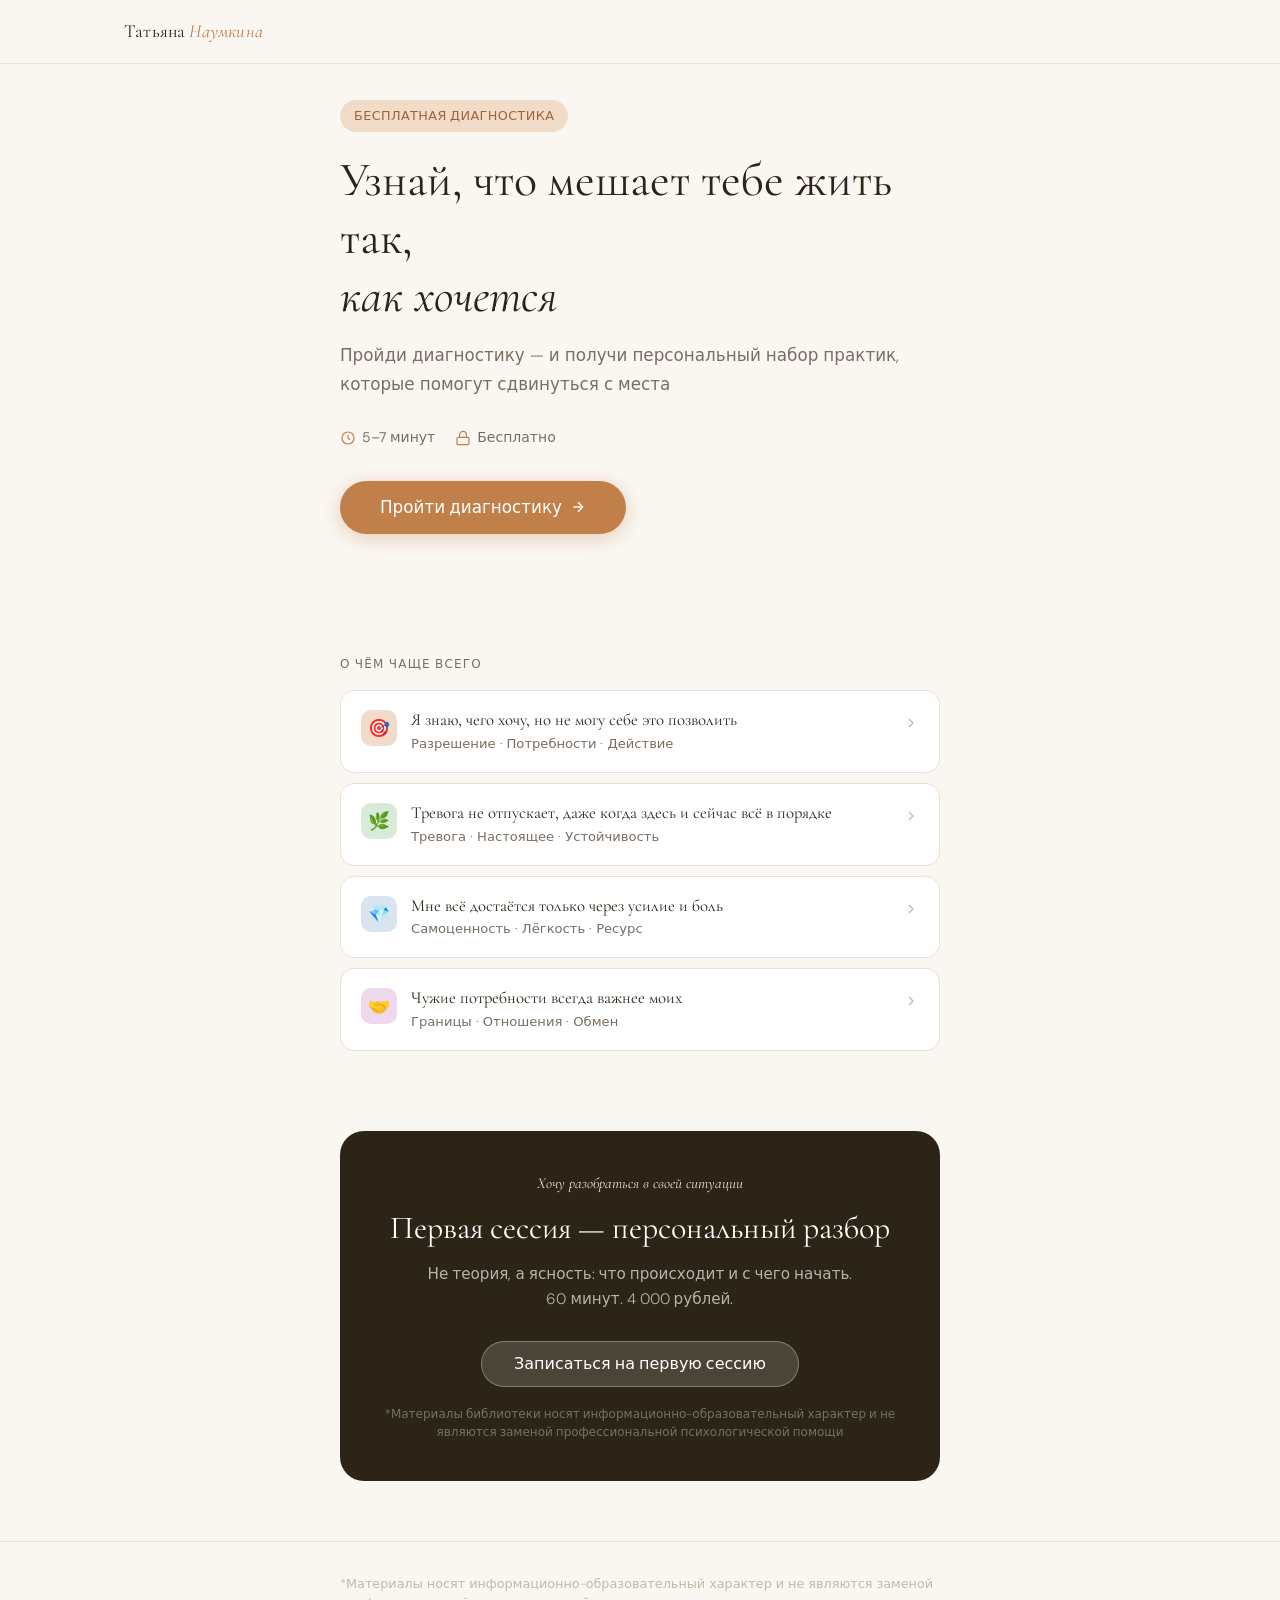
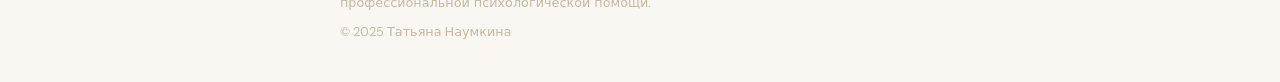
==== index.html @ 9b89605e "Add files via upload" ====
<!DOCTYPE html>
<html lang="ru">
<head>
  <meta charset="UTF-8">
  <meta name="viewport" content="width=device-width, initial-scale=1.0">
  <title>Татьяна Наумкина — Бесплатная диагностика</title>
  <meta name="description" content="Пройди диагностику и получи персональный набор практик, которые помогут сдвинуться с места">
  <link rel="stylesheet" href="style.css">
</head>
<body>

  <!-- НАВИГАЦИЯ -->
  <nav class="nav">
    <div class="nav__inner">
      <a href="index.html" class="nav__logo">
        Татьяна <em>Наумкина</em>
      </a>
    </div>
  </nav>

  <!-- HERO -->
  <main>
    <div class="container">
      <section class="hero">

        <div class="hero__eyebrow fade-in">
          <span class="pill pill--accent">Бесплатная диагностика</span>
        </div>

        <h1 class="hero__title fade-in">
          Узнай, что мешает тебе жить так,<br>
          <em>как хочется</em>
        </h1>

        <p class="hero__subtitle fade-in">
          Пройди диагностику — и получи персональный набор практик,
          которые помогут сдвинуться с места
        </p>

        <div class="hero__meta fade-in">
          <div class="meta-row">
            <div class="meta-item">
              <svg viewBox="0 0 24 24" aria-hidden="true">
                <circle cx="12" cy="12" r="9"/>
                <polyline points="12 7 12 12 15 15"/>
              </svg>
              5–7 минут
            </div>
            <div class="meta-item">
              <svg viewBox="0 0 24 24" aria-hidden="true">
                <rect x="3" y="11" width="18" height="11" rx="2" ry="2"/>
                <path d="M7 11V7a5 5 0 0 1 10 0v4"/>
              </svg>
              Бесплатно
            </div>
          </div>
        </div>

        <div class="hero__cta fade-in">
          <a href="quiz.html" class="btn btn--primary btn--lg">
            Пройти диагностику
            <svg width="16" height="16" viewBox="0 0 24 24" fill="none" stroke="currentColor" stroke-width="2" aria-hidden="true">
              <line x1="5" y1="12" x2="19" y2="12"/>
              <polyline points="12 5 19 12 12 19"/>
            </svg>
          </a>
        </div>

      </section>
    </div>

    <!-- НАПРАВЛЕНИЯ -->
    <div class="container">
      <section class="directions-section">

        <p class="directions-section__label fade-in">О чём чаще всего</p>

        <div class="directions-grid stagger">

          <a href="quiz.html" class="direction-card">
            <div class="direction-card__icon" style="background:#F0DCC8;">🎯</div>
            <div class="direction-card__body">
              <div class="direction-card__title">Я знаю, чего хочу, но не могу себе это позволить</div>
              <div class="direction-card__sub">Разрешение · Потребности · Действие</div>
            </div>
            <svg class="direction-card__chevron" width="16" height="16" viewBox="0 0 24 24" fill="none" stroke="currentColor" stroke-width="2">
              <polyline points="9 18 15 12 9 6"/>
            </svg>
          </a>

          <a href="quiz.html" class="direction-card">
            <div class="direction-card__icon" style="background:#D8EAD8;">🌿</div>
            <div class="direction-card__body">
              <div class="direction-card__title">Тревога не отпускает, даже когда здесь и сейчас всё в порядке</div>
              <div class="direction-card__sub">Тревога · Настоящее · Устойчивость</div>
            </div>
            <svg class="direction-card__chevron" width="16" height="16" viewBox="0 0 24 24" fill="none" stroke="currentColor" stroke-width="2">
              <polyline points="9 18 15 12 9 6"/>
            </svg>
          </a>

          <a href="quiz.html" class="direction-card">
            <div class="direction-card__icon" style="background:#D8E4F0;">💎</div>
            <div class="direction-card__body">
              <div class="direction-card__title">Мне всё достаётся только через усилие и боль</div>
              <div class="direction-card__sub">Самоценность · Лёгкость · Ресурс</div>
            </div>
            <svg class="direction-card__chevron" width="16" height="16" viewBox="0 0 24 24" fill="none" stroke="currentColor" stroke-width="2">
              <polyline points="9 18 15 12 9 6"/>
            </svg>
          </a>

          <a href="quiz.html" class="direction-card">
            <div class="direction-card__icon" style="background:#EDD8EE;">🤝</div>
            <div class="direction-card__body">
              <div class="direction-card__title">Чужие потребности всегда важнее моих</div>
              <div class="direction-card__sub">Границы · Отношения · Обмен</div>
            </div>
            <svg class="direction-card__chevron" width="16" height="16" viewBox="0 0 24 24" fill="none" stroke="currentColor" stroke-width="2">
              <polyline points="9 18 15 12 9 6"/>
            </svg>
          </a>

        </div>

      </section>
    </div>

    <!-- CTA БЛОК -->
    <div class="container">
      <div class="session-block fade-in" style="margin-bottom: 60px;">
        <span class="session-block__eyebrow">Хочу разобраться в своей ситуации</span>
        <h2 class="session-block__title">Первая сессия — персональный разбор</h2>
        <p class="session-block__desc">
          Не теория, а ясность: что происходит и с чего начать.
          60 минут. 4 000 рублей.
        </p>
        <a href="https://forms.yandex.ru/u/6a2276a31f1eb5ab4da837c9" target="_blank" rel="noopener" class="btn btn--ghost">
          Записаться на первую сессию
        </a>
        <p class="session-block__disclaimer">
          *Материалы библиотеки носят информационно-образовательный характер
          и не являются заменой профессиональной психологической помощи
        </p>
      </div>
    </div>

  </main>

  <!-- FOOTER -->
  <footer class="footer">
    <div class="container">
      <div class="footer__inner">
        <p class="footer__disclaimer">
          *Материалы носят информационно-образовательный характер
          и не являются заменой профессиональной психологической помощи.
        </p>
        <p class="footer__copy">© 2025 Татьяна Наумкина</p>
      </div>
    </div>
  </footer>

  <script>
    // Анимация появления через IntersectionObserver
    const observer = new IntersectionObserver((entries) => {
      entries.forEach(entry => {
        if (entry.isIntersecting) {
          entry.target.classList.add('visible');
          observer.unobserve(entry.target);
        }
      });
    }, { threshold: 0.1, rootMargin: '0px 0px -40px 0px' });

    document.querySelectorAll('.fade-in, .stagger').forEach(el => {
      observer.observe(el);
    });

    // Первые элементы показываем сразу
    setTimeout(() => {
      document.querySelectorAll('.hero .fade-in').forEach((el, i) => {
        setTimeout(() => el.classList.add('visible'), i * 80);
      });
    }, 50);
  </script>

</body>
</html>
---- style.css ----
/* ============================================================
   STYLE.CSS — дизайн-система Татьяна Наумкина
   ============================================================ */

@import url('https://fonts.googleapis.com/css2?family=Cormorant+Garamond:ital,wght@0,300;0,400;0,500;0,600;1,300;1,400;1,500&family=DM+Sans:wght@300;400;500&display=swap');

/* ============================================================
   1. CSS ПЕРЕМЕННЫЕ
   ============================================================ */

:root {
  /* Цвета */
  --cream:        #FAF7F2;
  --warm-white:   #FFFDF9;
  --sand:         #E8E0D4;
  --taupe:        #C4B8A8;
  --dark:         #2C2416;
  --text:         #3D3328;
  --muted:        #7A6E62;
  --accent:       #C17F4A;
  --accent-light: #F0DCC8;
  --accent-dark:  #A06535;

  /* Шрифты */
  --font-d: 'Cormorant Garamond', Georgia, serif;
  --font-b: 'DM Sans', system-ui, sans-serif;

  /* Размеры */
  --max-w:     640px;
  --max-w-lib: 900px;
  --radius-sm: 10px;
  --radius-md: 14px;
  --radius-lg: 20px;
  --radius-xl: 24px;

  /* Тени */
  --shadow-sm: 0 1px 4px rgba(44,36,22,.06);
  --shadow-md: 0 4px 20px rgba(44,36,22,.10);
  --shadow-lg: 0 8px 40px rgba(44,36,22,.14);

  /* Переходы */
  --ease: cubic-bezier(.4,0,.2,1);
  --fast: 180ms;
  --mid:  320ms;
  --slow: 500ms;
}

/* ============================================================
   2. СБРОС И БАЗОВЫЕ СТИЛИ
   ============================================================ */

*, *::before, *::after {
  box-sizing: border-box;
  margin: 0;
  padding: 0;
}

html {
  scroll-behavior: smooth;
  -webkit-text-size-adjust: 100%;
}

body {
  font-family: var(--font-b);
  font-size: 16px;
  line-height: 1.6;
  color: var(--text);
  background: var(--cream);
  min-height: 100vh;
  -webkit-font-smoothing: antialiased;
}

img {
  max-width: 100%;
  display: block;
}

a {
  color: inherit;
  text-decoration: none;
}

ul, ol {
  list-style: none;
}

button {
  font-family: var(--font-b);
  cursor: pointer;
  border: none;
  background: none;
}

/* ============================================================
   3. ТИПОГРАФИКА
   ============================================================ */

h1, h2, h3, h4 {
  font-family: var(--font-d);
  font-weight: 400;
  line-height: 1.2;
  color: var(--dark);
}

h1 { font-size: clamp(2rem, 5vw, 3rem); }
h2 { font-size: clamp(1.6rem, 4vw, 2.4rem); }
h3 { font-size: clamp(1.2rem, 3vw, 1.6rem); }
h4 { font-size: 1.1rem; }

p {
  font-size: 1rem;
  line-height: 1.7;
  color: var(--text);
}

.text-muted {
  color: var(--muted);
  font-weight: 300;
}

.text-accent {
  color: var(--accent);
}

em, i {
  font-style: italic;
}

/* ============================================================
   4. LAYOUT
   ============================================================ */

.container {
  width: 100%;
  max-width: var(--max-w);
  margin: 0 auto;
  padding: 0 20px;
}

.container--wide {
  max-width: var(--max-w-lib);
}

.section {
  padding: 60px 0;
}

/* ============================================================
   5. НАВИГАЦИЯ
   ============================================================ */

.nav {
  position: fixed;
  top: 0;
  left: 0;
  right: 0;
  z-index: 100;
  height: 64px;
  display: flex;
  align-items: center;
  background: rgba(250,247,242,.85);
  backdrop-filter: blur(12px);
  -webkit-backdrop-filter: blur(12px);
  border-bottom: 1px solid rgba(196,184,168,.3);
  transition: background var(--mid) var(--ease);
}

.nav__inner {
  width: 100%;
  max-width: 1080px;
  margin: 0 auto;
  padding: 0 24px;
  display: flex;
  align-items: center;
  justify-content: space-between;
}

.nav__logo {
  font-family: var(--font-d);
  font-size: 1.15rem;
  font-weight: 400;
  color: var(--dark);
  letter-spacing: .01em;
}

.nav__logo em {
  color: var(--accent);
  font-style: italic;
}

.nav__back {
  display: flex;
  align-items: center;
  gap: 6px;
  font-size: .875rem;
  color: var(--muted);
  font-weight: 400;
  transition: color var(--fast) var(--ease);
}

.nav__back:hover {
  color: var(--accent);
}

.nav__back svg {
  width: 16px;
  height: 16px;
  stroke: currentColor;
  fill: none;
  stroke-width: 1.8;
}

/* ============================================================
   6. КНОПКИ
   ============================================================ */

.btn {
  display: inline-flex;
  align-items: center;
  justify-content: center;
  gap: 8px;
  padding: 14px 32px;
  border-radius: 100px;
  font-family: var(--font-b);
  font-size: 1rem;
  font-weight: 500;
  line-height: 1;
  transition: all var(--fast) var(--ease);
  cursor: pointer;
  white-space: nowrap;
}

.btn--primary {
  background: var(--accent);
  color: #fff;
  box-shadow: 0 4px 20px rgba(193,127,74,.35);
}

.btn--primary:hover {
  background: var(--accent-dark);
  box-shadow: 0 6px 28px rgba(193,127,74,.45);
  transform: translateY(-1px);
}

.btn--primary:active {
  transform: translateY(0);
  box-shadow: 0 2px 12px rgba(193,127,74,.3);
}

.btn--outline {
  background: transparent;
  color: var(--accent);
  border: 1.5px solid var(--accent);
}

.btn--outline:hover {
  background: var(--accent-light);
}

.btn--ghost {
  background: rgba(255,255,255,.15);
  color: #fff;
  border: 1.5px solid rgba(255,255,255,.3);
}

.btn--ghost:hover {
  background: rgba(255,255,255,.25);
}

.btn--sm {
  padding: 10px 22px;
  font-size: .875rem;
}

.btn--lg {
  padding: 18px 40px;
  font-size: 1.05rem;
}

.btn--full {
  width: 100%;
}

/* ============================================================
   7. ТЭГИ-ПИЛЮЛИ
   ============================================================ */

.pill {
  display: inline-flex;
  align-items: center;
  gap: 6px;
  padding: 6px 14px;
  border-radius: 100px;
  font-size: .8rem;
  font-weight: 500;
  letter-spacing: .03em;
  text-transform: uppercase;
}

.pill--accent {
  background: var(--accent-light);
  color: var(--accent-dark);
}

.pill--sand {
  background: var(--sand);
  color: var(--muted);
}

.pill--direction {
  background: var(--accent-light);
  color: var(--accent-dark);
  font-size: .75rem;
}

.pill--contact   { background: #F0DCC8; color: #A06535; }
.pill--resilience{ background: #D8EAD8; color: #3A6B3A; }
.pill--self      { background: #D8E4F0; color: #2A4F7A; }
.pill--relations { background: #EDD8EE; color: #6B3A6C; }

/* ============================================================
   8. КАРТОЧКИ
   ============================================================ */

.card {
  background: #fff;
  border: 1px solid var(--sand);
  border-radius: var(--radius-lg);
  padding: 24px;
  transition: all var(--mid) var(--ease);
}

.card:hover {
  border-color: var(--taupe);
  box-shadow: var(--shadow-md);
  transform: translateY(-2px);
}

.card--link {
  cursor: pointer;
  display: block;
}

.card--direction {
  padding: 20px 22px;
  border-radius: var(--radius-md);
}

.card--practice {
  display: flex;
  flex-direction: column;
  gap: 10px;
  padding: 22px;
  border-radius: var(--radius-lg);
}

.card__tag {
  margin-bottom: 4px;
}

.card__title {
  font-family: var(--font-d);
  font-size: 1.15rem;
  font-weight: 500;
  color: var(--dark);
  line-height: 1.3;
}

.card__tagline {
  font-size: .9rem;
  color: var(--muted);
  line-height: 1.5;
  font-weight: 300;
}

.card__arrow {
  margin-top: auto;
  display: flex;
  align-items: center;
  gap: 4px;
  font-size: .8rem;
  color: var(--accent);
  font-weight: 500;
}

/* ============================================================
   9. ПРОГРЕСС-БАР
   ============================================================ */

.progress-bar {
  width: 100%;
  height: 4px;
  background: var(--sand);
  border-radius: 2px;
  overflow: hidden;
}

.progress-bar__fill {
  height: 100%;
  background: linear-gradient(90deg, var(--accent-light), var(--accent));
  border-radius: 2px;
  transition: width var(--mid) var(--ease);
}

/* ============================================================
   10. ТЁМНЫЙ БЛОК СЕССИИ
   ============================================================ */

.session-block {
  background: var(--dark);
  border-radius: var(--radius-xl);
  padding: 40px;
  text-align: center;
  color: #fff;
}

.session-block__eyebrow {
  font-family: var(--font-d);
  font-style: italic;
  font-size: .95rem;
  color: var(--accent-light);
  margin-bottom: 12px;
  display: block;
}

.session-block__title {
  font-family: var(--font-d);
  font-size: clamp(1.4rem, 3vw, 2rem);
  font-weight: 400;
  color: #fff;
  margin-bottom: 14px;
  line-height: 1.25;
}

.session-block__desc {
  font-size: .95rem;
  color: rgba(255,255,255,.65);
  font-weight: 300;
  line-height: 1.7;
  margin-bottom: 28px;
  max-width: 440px;
  margin-left: auto;
  margin-right: auto;
}

.session-block__disclaimer {
  margin-top: 18px;
  font-size: .75rem;
  color: rgba(255,255,255,.35);
  line-height: 1.5;
  font-weight: 300;
}

.session-block--compact {
  padding: 28px 32px;
}

.session-block--compact .session-block__title {
  font-size: clamp(1.2rem, 2.5vw, 1.6rem);
}

/* ============================================================
   11. МЕТА-СТРОКА (иконки)
   ============================================================ */

.meta-row {
  display: flex;
  align-items: center;
  gap: 20px;
  flex-wrap: wrap;
}

.meta-item {
  display: flex;
  align-items: center;
  gap: 6px;
  font-size: .875rem;
  color: var(--muted);
  font-weight: 400;
}

.meta-item svg {
  width: 16px;
  height: 16px;
  stroke: var(--accent);
  fill: none;
  stroke-width: 1.8;
  flex-shrink: 0;
}

/* ============================================================
   12. РЕЗУЛЬТАТЫ — БАРЫ НАПРАВЛЕНИЙ
   ============================================================ */

.direction-bars {
  display: flex;
  flex-direction: column;
  gap: 18px;
}

.direction-bar {
  display: flex;
  flex-direction: column;
  gap: 6px;
}

.direction-bar__header {
  display: flex;
  justify-content: space-between;
  align-items: baseline;
}

.direction-bar__label {
  font-size: .875rem;
  font-weight: 500;
  color: var(--text);
  max-width: 70%;
  line-height: 1.3;
}

.direction-bar__pct {
  font-family: var(--font-d);
  font-size: 1.1rem;
  font-weight: 400;
  color: var(--accent);
}

.direction-bar__track {
  width: 100%;
  height: 8px;
  background: var(--sand);
  border-radius: 4px;
  overflow: hidden;
}

.direction-bar__fill {
  height: 100%;
  background: linear-gradient(90deg, var(--accent-light), var(--accent));
  border-radius: 4px;
  width: 0;
  transition: width 900ms var(--ease);
}

.direction-bar--winner .direction-bar__fill {
  background: linear-gradient(90deg, var(--accent), var(--accent-dark));
}

.direction-bar--winner .direction-bar__label {
  color: var(--dark);
  font-weight: 500;
}

/* ============================================================
   13. БИБЛИОТЕКА — СЕТКА И ФИЛЬТР
   ============================================================ */

.filter-pills {
  display: flex;
  gap: 8px;
  flex-wrap: wrap;
}

.filter-pill {
  padding: 8px 18px;
  border-radius: 100px;
  font-size: .875rem;
  font-weight: 500;
  background: var(--sand);
  color: var(--muted);
  border: 1.5px solid transparent;
  cursor: pointer;
  transition: all var(--fast) var(--ease);
}

.filter-pill:hover {
  background: var(--accent-light);
  color: var(--accent-dark);
}

.filter-pill.active {
  background: var(--accent);
  color: #fff;
  border-color: var(--accent);
}

.practices-grid {
  display: grid;
  grid-template-columns: repeat(auto-fill, minmax(260px, 1fr));
  gap: 16px;
}

@media (max-width: 600px) {
  .practices-grid {
    grid-template-columns: 1fr;
  }
}

/* ============================================================
   14. ПРАКТИКА — БЛОКИ КОНТЕНТА
   ============================================================ */

.practice-section {
  background: #fff;
  border: 1px solid var(--sand);
  border-radius: var(--radius-lg);
  padding: 28px;
  margin-bottom: 16px;
}

.practice-section__label {
  font-size: .75rem;
  font-weight: 500;
  letter-spacing: .08em;
  text-transform: uppercase;
  color: var(--muted);
  margin-bottom: 12px;
}

.practice-section__text {
  font-size: .975rem;
  line-height: 1.75;
  color: var(--text);
  font-weight: 300;
}

.steps-list {
  counter-reset: steps;
  display: flex;
  flex-direction: column;
  gap: 14px;
}

.steps-list li {
  counter-increment: steps;
  display: flex;
  gap: 14px;
  align-items: flex-start;
  font-size: .975rem;
  line-height: 1.65;
  color: var(--text);
  font-weight: 300;
}

.steps-list li::before {
  content: counter(steps);
  display: flex;
  align-items: center;
  justify-content: center;
  width: 26px;
  height: 26px;
  min-width: 26px;
  border-radius: 50%;
  background: var(--accent-light);
  color: var(--accent-dark);
  font-size: .8rem;
  font-weight: 500;
  font-family: var(--font-d);
  margin-top: 1px;
}

.practice-note {
  background: var(--accent-light);
  border-radius: var(--radius-md);
  padding: 16px 20px;
  font-size: .9rem;
  color: var(--accent-dark);
  line-height: 1.65;
  font-weight: 400;
  margin-bottom: 16px;
}

.practice-note::before {
  content: '✦  ';
  opacity: .6;
}

/* ============================================================
   15. КВИЗ
   ============================================================ */

.quiz-header {
  padding-top: 88px;
  padding-bottom: 24px;
}

.quiz-counter {
  font-size: .875rem;
  color: var(--muted);
  font-weight: 400;
  margin-bottom: 10px;
}

.quiz-question {
  font-family: var(--font-d);
  font-size: clamp(1.25rem, 3vw, 1.7rem);
  font-weight: 400;
  color: var(--dark);
  line-height: 1.35;
  margin-bottom: 28px;
}

.quiz-options {
  display: flex;
  flex-direction: column;
  gap: 10px;
  margin-bottom: 28px;
}

.quiz-option {
  padding: 16px 20px;
  border: 1.5px solid var(--sand);
  border-radius: var(--radius-md);
  background: #fff;
  text-align: left;
  font-family: var(--font-b);
  font-size: .975rem;
  color: var(--text);
  font-weight: 400;
  cursor: pointer;
  transition: all var(--fast) var(--ease);
  line-height: 1.4;
}

.quiz-option:hover {
  border-color: var(--accent);
  background: var(--accent-light);
  color: var(--accent-dark);
}

.quiz-option.selected {
  border-color: var(--accent);
  background: var(--accent-light);
  color: var(--accent-dark);
  font-weight: 500;
}

.quiz-nav {
  display: flex;
  gap: 12px;
  align-items: center;
}

.quiz-nav-back {
  display: flex;
  align-items: center;
  gap: 5px;
  font-size: .875rem;
  color: var(--muted);
  cursor: pointer;
  padding: 10px 0;
  background: none;
  border: none;
  font-family: var(--font-b);
  transition: color var(--fast) var(--ease);
}

.quiz-nav-back:hover {
  color: var(--text);
}

.quiz-nav-back svg {
  width: 14px;
  height: 14px;
  stroke: currentColor;
  fill: none;
  stroke-width: 2;
}

/* Loader dots */
.loader-overlay {
  position: fixed;
  inset: 0;
  background: var(--cream);
  z-index: 200;
  display: flex;
  flex-direction: column;
  align-items: center;
  justify-content: center;
  gap: 20px;
  opacity: 0;
  pointer-events: none;
  transition: opacity var(--mid) var(--ease);
}

.loader-overlay.visible {
  opacity: 1;
  pointer-events: all;
}

.loader-dots {
  display: flex;
  gap: 8px;
}

.loader-dots span {
  width: 8px;
  height: 8px;
  border-radius: 50%;
  background: var(--accent);
  animation: dot-bounce 1.2s ease-in-out infinite;
}

.loader-dots span:nth-child(2) { animation-delay: .2s; }
.loader-dots span:nth-child(3) { animation-delay: .4s; }

@keyframes dot-bounce {
  0%, 60%, 100% { transform: translateY(0); opacity: .5; }
  30%            { transform: translateY(-10px); opacity: 1; }
}

.loader-text {
  font-family: var(--font-d);
  font-style: italic;
  color: var(--muted);
  font-size: 1rem;
}

/* ============================================================
   16. HERO (ГЛАВНАЯ)
   ============================================================ */

.hero {
  padding-top: 100px;
  padding-bottom: 60px;
}

.hero__eyebrow {
  margin-bottom: 20px;
}

.hero__title {
  margin-bottom: 16px;
}

.hero__subtitle {
  font-size: 1.05rem;
  color: var(--muted);
  font-weight: 300;
  line-height: 1.7;
  margin-bottom: 28px;
}

.hero__meta {
  margin-bottom: 32px;
}

.hero__cta {
  margin-bottom: 60px;
}

/* ============================================================
   17. БЛОК НАПРАВЛЕНИЙ (ГЛАВНАЯ)
   ============================================================ */

.directions-section {
  padding-bottom: 80px;
}

.directions-section__label {
  font-size: .75rem;
  letter-spacing: .1em;
  text-transform: uppercase;
  color: var(--muted);
  font-weight: 500;
  margin-bottom: 16px;
}

.directions-grid {
  display: flex;
  flex-direction: column;
  gap: 10px;
}

.direction-card {
  display: flex;
  align-items: flex-start;
  gap: 14px;
  padding: 18px 20px;
  border: 1px solid var(--sand);
  border-radius: var(--radius-md);
  background: #fff;
  cursor: pointer;
  transition: all var(--fast) var(--ease);
  text-decoration: none;
}

.direction-card:hover {
  border-color: var(--accent);
  background: var(--accent-light);
  transform: translateX(4px);
}

.direction-card__icon {
  width: 36px;
  height: 36px;
  border-radius: 10px;
  display: flex;
  align-items: center;
  justify-content: center;
  font-size: 1.1rem;
  flex-shrink: 0;
  margin-top: 1px;
}

.direction-card__body {
  flex: 1;
}

.direction-card__title {
  font-family: var(--font-d);
  font-size: 1.05rem;
  font-weight: 400;
  color: var(--dark);
  line-height: 1.3;
  margin-bottom: 2px;
}

.direction-card__sub {
  font-size: .82rem;
  color: var(--muted);
  font-weight: 300;
}

.direction-card__chevron {
  color: var(--taupe);
  transition: color var(--fast) var(--ease);
  flex-shrink: 0;
  margin-top: 6px;
}

.direction-card:hover .direction-card__chevron {
  color: var(--accent);
}

/* ============================================================
   18. РЕЗУЛЬТАТЫ
   ============================================================ */

.results-header {
  padding-top: 88px;
  padding-bottom: 32px;
}

.results-winner {
  background: #fff;
  border: 1px solid var(--sand);
  border-radius: var(--radius-xl);
  padding: 32px;
  margin-bottom: 32px;
}

.results-winner__label {
  font-size: .75rem;
  letter-spacing: .08em;
  text-transform: uppercase;
  color: var(--accent);
  font-weight: 500;
  margin-bottom: 10px;
}

.results-winner__title {
  font-family: var(--font-d);
  font-size: clamp(1.3rem, 3vw, 1.8rem);
  font-weight: 400;
  color: var(--dark);
  line-height: 1.3;
  margin-bottom: 12px;
}

.results-winner__desc {
  font-size: .95rem;
  color: var(--muted);
  line-height: 1.7;
  font-weight: 300;
}

.results-section-label {
  font-size: .75rem;
  letter-spacing: .08em;
  text-transform: uppercase;
  color: var(--muted);
  font-weight: 500;
  margin-bottom: 16px;
}

.recommended-practices {
  display: flex;
  flex-direction: column;
  gap: 10px;
  margin-bottom: 32px;
}

.rec-practice-card {
  display: flex;
  align-items: flex-start;
  gap: 14px;
  padding: 16px 18px;
  border: 1px solid var(--sand);
  border-radius: var(--radius-md);
  background: #fff;
  text-decoration: none;
  transition: all var(--fast) var(--ease);
}

.rec-practice-card:hover {
  border-color: var(--accent);
  transform: translateX(3px);
}

.rec-practice-card__num {
  font-family: var(--font-d);
  font-size: 1.2rem;
  color: var(--accent-light);
  font-weight: 400;
  min-width: 24px;
  margin-top: 2px;
}

.rec-practice-card__body { flex: 1; }

.rec-practice-card__title {
  font-size: .95rem;
  font-weight: 500;
  color: var(--dark);
  margin-bottom: 2px;
}

.rec-practice-card__tagline {
  font-size: .82rem;
  color: var(--muted);
  font-weight: 300;
}

/* ============================================================
   19. FOOTER
   ============================================================ */

.footer {
  padding: 32px 0 40px;
  border-top: 1px solid var(--sand);
}

.footer__inner {
  display: flex;
  flex-direction: column;
  gap: 8px;
}

.footer__disclaimer {
  font-size: .8rem;
  color: var(--taupe);
  line-height: 1.5;
  font-weight: 300;
}

.footer__copy {
  font-size: .8rem;
  color: var(--taupe);
}

/* ============================================================
   20. АНИМАЦИИ ПОЯВЛЕНИЯ
   ============================================================ */

.fade-in {
  opacity: 0;
  transform: translateY(16px);
  transition: opacity var(--slow) var(--ease), transform var(--slow) var(--ease);
}

.fade-in.visible {
  opacity: 1;
  transform: translateY(0);
}

.stagger > * {
  opacity: 0;
  transform: translateY(12px);
  transition: opacity var(--mid) var(--ease), transform var(--mid) var(--ease);
}

.stagger.visible > *:nth-child(1) { opacity:1; transform:none; transition-delay: 0ms; }
.stagger.visible > *:nth-child(2) { opacity:1; transform:none; transition-delay: 60ms; }
.stagger.visible > *:nth-child(3) { opacity:1; transform:none; transition-delay: 120ms; }
.stagger.visible > *:nth-child(4) { opacity:1; transform:none; transition-delay: 180ms; }
.stagger.visible > *:nth-child(5) { opacity:1; transform:none; transition-delay: 240ms; }
.stagger.visible > *:nth-child(6) { opacity:1; transform:none; transition-delay: 300ms; }
.stagger.visible > *:nth-child(7) { opacity:1; transform:none; transition-delay: 360ms; }
.stagger.visible > *:nth-child(8) { opacity:1; transform:none; transition-delay: 420ms; }

/* ============================================================
   21. УТИЛИТЫ
   ============================================================ */

.sr-only {
  position: absolute;
  width: 1px;
  height: 1px;
  padding: 0;
  margin: -1px;
  overflow: hidden;
  clip: rect(0,0,0,0);
  white-space: nowrap;
  border: 0;
}

.mt-4  { margin-top:  4px; }
.mt-8  { margin-top:  8px; }
.mt-12 { margin-top: 12px; }
.mt-16 { margin-top: 16px; }
.mt-24 { margin-top: 24px; }
.mt-32 { margin-top: 32px; }
.mt-40 { margin-top: 40px; }
.mt-48 { margin-top: 48px; }

.mb-4  { margin-bottom:  4px; }
.mb-8  { margin-bottom:  8px; }
.mb-12 { margin-bottom: 12px; }
.mb-16 { margin-bottom: 16px; }
.mb-24 { margin-bottom: 24px; }
.mb-32 { margin-bottom: 32px; }

.divider {
  border: none;
  border-top: 1px solid var(--sand);
  margin: 32px 0;
}

/* ============================================================
   22. АДАПТИВ
   ============================================================ */

/* Планшет */
@media (max-width: 768px) {
  .section { padding: 48px 0; }

  .session-block {
    padding: 28px 24px;
  }

  .results-winner {
    padding: 24px;
  }

  .practice-section {
    padding: 22px 18px;
  }

  .hero {
    padding-top: 90px;
  }
}

/* Мобильный */
@media (max-width: 480px) {
  :root {
    font-size: 15px;
  }

  .container {
    padding: 0 16px;
  }

  .btn {
    padding: 13px 24px;
  }

  .btn--lg {
    padding: 15px 28px;
    font-size: 1rem;
  }

  .session-block {
    padding: 24px 18px;
    border-radius: var(--radius-lg);
  }

  .nav__inner {
    padding: 0 16px;
  }

  .quiz-option {
    padding: 14px 16px;
  }

  .hero {
    padding-top: 82px;
    padding-bottom: 40px;
  }

  .directions-section {
    padding-bottom: 60px;
  }

  .filter-pills {
    gap: 6px;
  }

  .filter-pill {
    padding: 7px 14px;
    font-size: .8rem;
  }
}

/* Минимальная ширина */
@media (max-width: 360px) {
  .container {
    padding: 0 12px;
  }

  h1 { font-size: 1.75rem; }
  h2 { font-size: 1.4rem; }
}
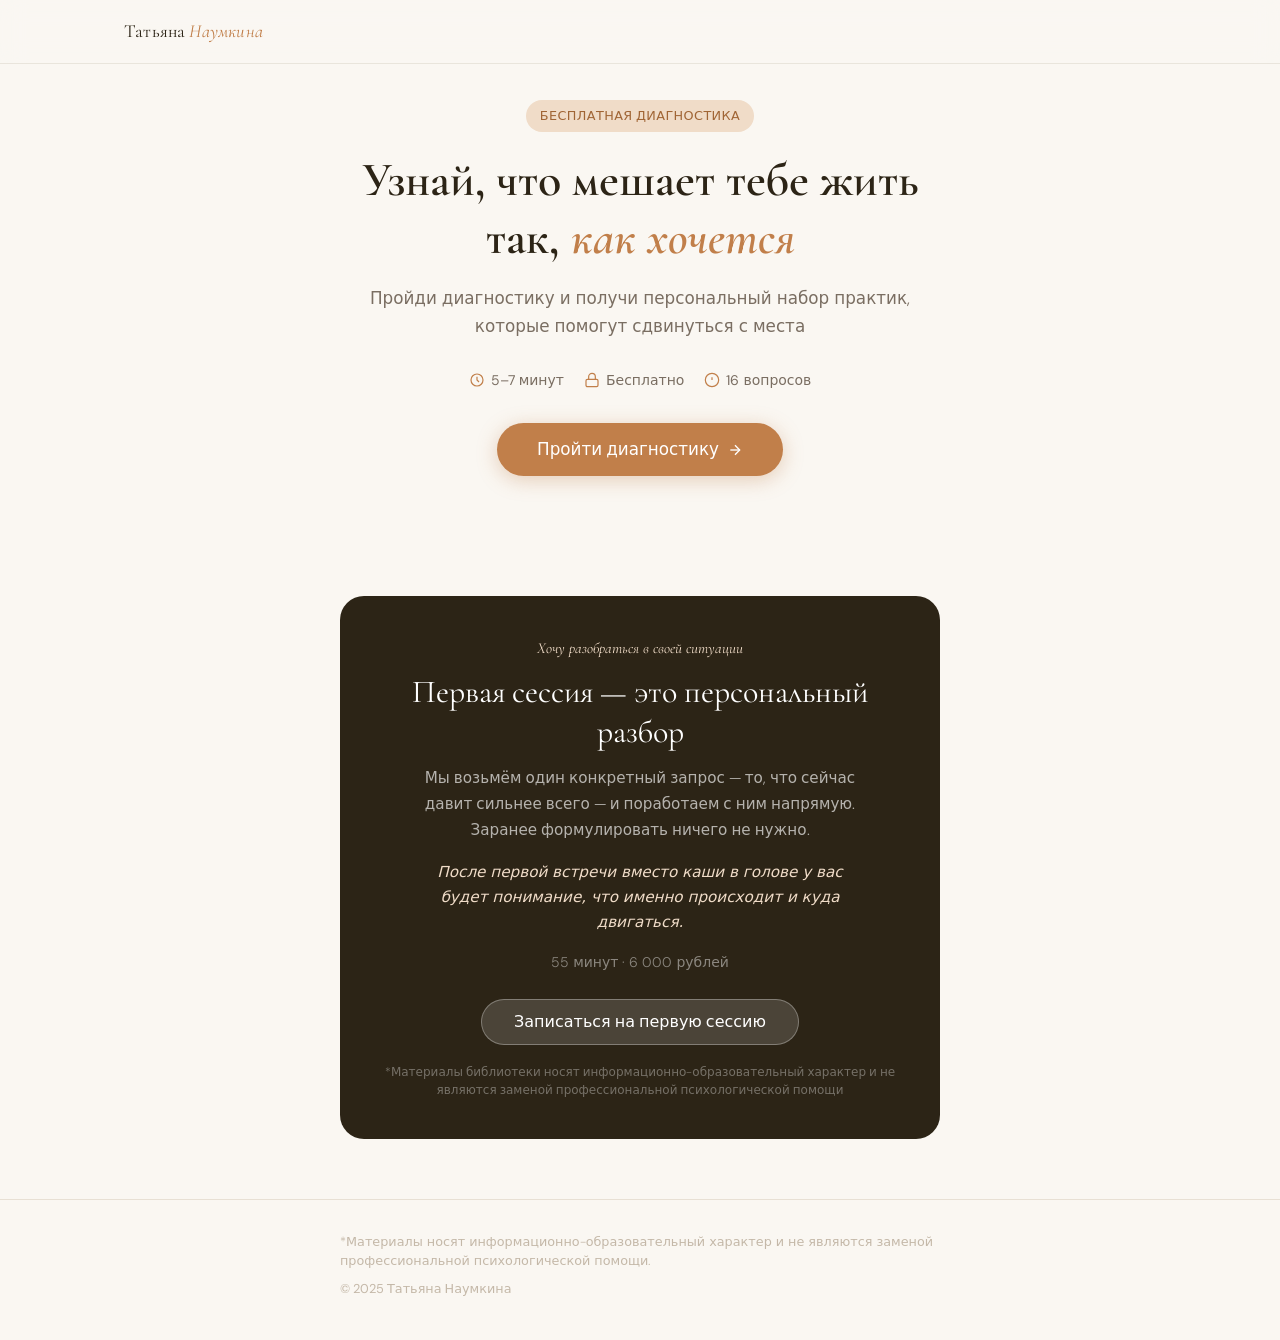
==== commit 2622b576: "Add files via upload" ====
--- a/index.html
+++ b/index.html
@@ -28,12 +28,11 @@
         </div>
 
         <h1 class="hero__title fade-in">
-          Узнай, что мешает тебе жить так,<br>
-          <em>как хочется</em>
+          Узнай, что мешает тебе жить так, <em>как хочется</em>
         </h1>
 
         <p class="hero__subtitle fade-in">
-          Пройди диагностику — и получи персональный набор практик,
+          Пройди диагностику и получи персональный набор практик,
           которые помогут сдвинуться с места
         </p>
 
@@ -53,6 +52,14 @@
               </svg>
               Бесплатно
             </div>
+            <div class="meta-item">
+              <svg viewBox="0 0 24 24" aria-hidden="true">
+                <circle cx="12" cy="12" r="10"/>
+                <line x1="12" y1="8" x2="12" y2="12"/>
+                <line x1="12" y1="16" x2="12.01" y2="16"/>
+              </svg>
+              16 вопросов
+            </div>
           </div>
         </div>
 
@@ -69,72 +76,18 @@
       </section>
     </div>
 
-    <!-- НАПРАВЛЕНИЯ -->
-    <div class="container">
-      <section class="directions-section">
-
-        <p class="directions-section__label fade-in">О чём чаще всего</p>
-
-        <div class="directions-grid stagger">
-
-          <a href="quiz.html" class="direction-card">
-            <div class="direction-card__icon" style="background:#F0DCC8;">🎯</div>
-            <div class="direction-card__body">
-              <div class="direction-card__title">Я знаю, чего хочу, но не могу себе это позволить</div>
-              <div class="direction-card__sub">Разрешение · Потребности · Действие</div>
-            </div>
-            <svg class="direction-card__chevron" width="16" height="16" viewBox="0 0 24 24" fill="none" stroke="currentColor" stroke-width="2">
-              <polyline points="9 18 15 12 9 6"/>
-            </svg>
-          </a>
-
-          <a href="quiz.html" class="direction-card">
-            <div class="direction-card__icon" style="background:#D8EAD8;">🌿</div>
-            <div class="direction-card__body">
-              <div class="direction-card__title">Тревога не отпускает, даже когда здесь и сейчас всё в порядке</div>
-              <div class="direction-card__sub">Тревога · Настоящее · Устойчивость</div>
-            </div>
-            <svg class="direction-card__chevron" width="16" height="16" viewBox="0 0 24 24" fill="none" stroke="currentColor" stroke-width="2">
-              <polyline points="9 18 15 12 9 6"/>
-            </svg>
-          </a>
-
-          <a href="quiz.html" class="direction-card">
-            <div class="direction-card__icon" style="background:#D8E4F0;">💎</div>
-            <div class="direction-card__body">
-              <div class="direction-card__title">Мне всё достаётся только через усилие и боль</div>
-              <div class="direction-card__sub">Самоценность · Лёгкость · Ресурс</div>
-            </div>
-            <svg class="direction-card__chevron" width="16" height="16" viewBox="0 0 24 24" fill="none" stroke="currentColor" stroke-width="2">
-              <polyline points="9 18 15 12 9 6"/>
-            </svg>
-          </a>
-
-          <a href="quiz.html" class="direction-card">
-            <div class="direction-card__icon" style="background:#EDD8EE;">🤝</div>
-            <div class="direction-card__body">
-              <div class="direction-card__title">Чужие потребности всегда важнее моих</div>
-              <div class="direction-card__sub">Границы · Отношения · Обмен</div>
-            </div>
-            <svg class="direction-card__chevron" width="16" height="16" viewBox="0 0 24 24" fill="none" stroke="currentColor" stroke-width="2">
-              <polyline points="9 18 15 12 9 6"/>
-            </svg>
-          </a>
-
-        </div>
-
-      </section>
-    </div>
-
     <!-- CTA БЛОК -->
     <div class="container">
       <div class="session-block fade-in" style="margin-bottom: 60px;">
         <span class="session-block__eyebrow">Хочу разобраться в своей ситуации</span>
-        <h2 class="session-block__title">Первая сессия — персональный разбор</h2>
+        <h2 class="session-block__title">Первая сессия — это персональный разбор</h2>
         <p class="session-block__desc">
-          Не теория, а ясность: что происходит и с чего начать.
-          60 минут. 4 000 рублей.
+          Мы возьмём один конкретный запрос — то, что сейчас давит сильнее всего — и поработаем с ним напрямую. Заранее формулировать ничего не нужно.
         </p>
+        <p class="session-block__insight">
+          После первой встречи вместо каши в голове у вас будет понимание, что именно происходит и куда двигаться.
+        </p>
+        <p class="session-block__time">55 минут · 6 000 рублей</p>
         <a href="https://forms.yandex.ru/u/6a2276a31f1eb5ab4da837c9" target="_blank" rel="noopener" class="btn btn--ghost">
           Записаться на первую сессию
         </a>
--- a/style.css
+++ b/style.css
@@ -437,10 +437,28 @@
   color: rgba(255,255,255,.65);
   font-weight: 300;
   line-height: 1.7;
-  margin-bottom: 28px;
+  margin-bottom: 16px;
   max-width: 440px;
   margin-left: auto;
   margin-right: auto;
+}
+
+.session-block__insight {
+  font-style: italic;
+  color: var(--accent-light);
+  font-size: .95rem;
+  line-height: 1.65;
+  margin-bottom: 16px;
+  max-width: 440px;
+  margin-left: auto;
+  margin-right: auto;
+}
+
+.session-block__time {
+  font-size: .875rem;
+  color: rgba(255,255,255,.45);
+  font-weight: 300;
+  margin-bottom: 24px;
 }
 
 .session-block__disclaimer {
@@ -466,6 +484,7 @@
 .meta-row {
   display: flex;
   align-items: center;
+  justify-content: center;
   gap: 20px;
   flex-wrap: wrap;
 }
@@ -822,6 +841,7 @@
 .hero {
   padding-top: 100px;
   padding-bottom: 60px;
+  text-align: center;
 }
 
 .hero__eyebrow {
@@ -830,6 +850,12 @@
 
 .hero__title {
   margin-bottom: 16px;
+  font-weight: 600;
+}
+
+.hero__title em {
+  color: var(--accent);
+  font-style: italic;
 }
 
 .hero__subtitle {
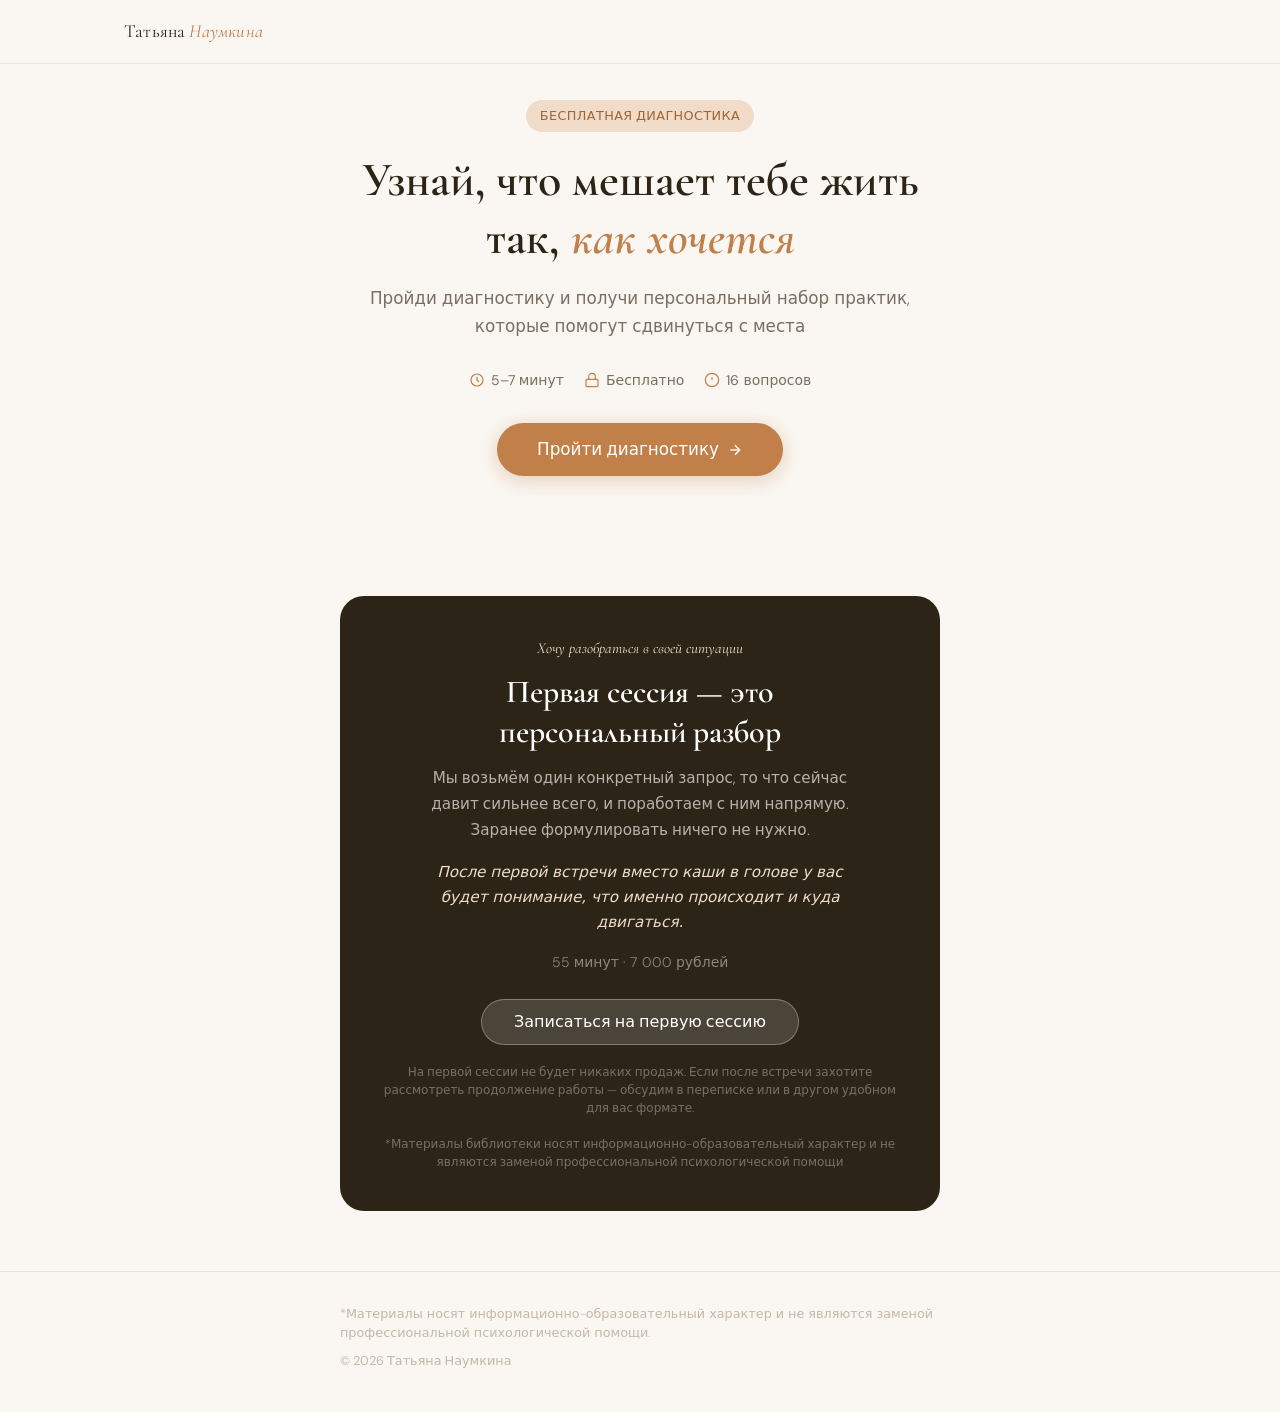
==== commit 29b4faf9: "Add files via upload" ====
--- a/index.html
+++ b/index.html
@@ -32,7 +32,7 @@
         </h1>
 
         <p class="hero__subtitle fade-in">
-          Пройди диагностику и получи персональный набор практик,
+          Пройди диагностику и получи персональный набор практик,<br>
           которые помогут сдвинуться с места
         </p>
 
@@ -80,17 +80,20 @@
     <div class="container">
       <div class="session-block fade-in" style="margin-bottom: 60px;">
         <span class="session-block__eyebrow">Хочу разобраться в своей ситуации</span>
-        <h2 class="session-block__title">Первая сессия — это персональный разбор</h2>
+        <h2 class="session-block__title">Первая сессия — это<br>персональный разбор</h2>
         <p class="session-block__desc">
-          Мы возьмём один конкретный запрос — то, что сейчас давит сильнее всего — и поработаем с ним напрямую. Заранее формулировать ничего не нужно.
+          Мы возьмём один конкретный запрос, то что сейчас давит сильнее всего, и поработаем с ним напрямую. Заранее формулировать ничего не нужно.
         </p>
         <p class="session-block__insight">
           После первой встречи вместо каши в голове у вас будет понимание, что именно происходит и куда двигаться.
         </p>
-        <p class="session-block__time">55 минут · 6 000 рублей</p>
+        <p class="session-block__time">55 минут · 7 000 рублей</p>
         <a href="https://forms.yandex.ru/u/6a2276a31f1eb5ab4da837c9" target="_blank" rel="noopener" class="btn btn--ghost">
           Записаться на первую сессию
         </a>
+        <p class="session-block__disclaimer">
+          На первой сессии не будет никаких продаж. Если после встречи захотите рассмотреть продолжение работы — обсудим в переписке или в другом удобном для вас формате.
+        </p>
         <p class="session-block__disclaimer">
           *Материалы библиотеки носят информационно-образовательный характер
           и не являются заменой профессиональной психологической помощи
@@ -108,7 +111,7 @@
           *Материалы носят информационно-образовательный характер
           и не являются заменой профессиональной психологической помощи.
         </p>
-        <p class="footer__copy">© 2025 Татьяна Наумкина</p>
+        <p class="footer__copy">© 2026 Татьяна Наумкина</p>
       </div>
     </div>
   </footer>
--- a/style.css
+++ b/style.css
@@ -426,7 +426,7 @@
 .session-block__title {
   font-family: var(--font-d);
   font-size: clamp(1.4rem, 3vw, 2rem);
-  font-weight: 400;
+  font-weight: 600;
   color: #fff;
   margin-bottom: 14px;
   line-height: 1.25;
@@ -753,6 +753,83 @@
   font-weight: 500;
 }
 
+/* ============================================================
+   QUIZ SLIDER
+   ============================================================ */
+
+.quiz-slider-wrap {
+  margin-bottom: 12px;
+}
+
+.quiz-slider-current-label {
+  text-align: center;
+  font-size: 1.2rem;
+  font-weight: 500;
+  color: var(--accent);
+  margin-bottom: 24px;
+  min-height: 1.5em;
+  font-family: var(--font-d);
+  font-style: italic;
+}
+
+.quiz-slider {
+  -webkit-appearance: none;
+  appearance: none;
+  width: 100%;
+  height: 4px;
+  background: var(--sand);
+  border-radius: 2px;
+  outline: none;
+  cursor: pointer;
+  margin-bottom: 10px;
+  display: block;
+}
+
+.quiz-slider::-webkit-slider-thumb {
+  -webkit-appearance: none;
+  appearance: none;
+  width: 26px;
+  height: 26px;
+  border-radius: 50%;
+  background: var(--accent);
+  cursor: pointer;
+  box-shadow: 0 2px 8px rgba(193,127,74,.4);
+  transition: transform 150ms ease, box-shadow 150ms ease;
+}
+
+.quiz-slider::-webkit-slider-thumb:hover {
+  transform: scale(1.15);
+  box-shadow: 0 4px 14px rgba(193,127,74,.5);
+}
+
+.quiz-slider::-moz-range-thumb {
+  width: 26px;
+  height: 26px;
+  border-radius: 50%;
+  background: var(--accent);
+  cursor: pointer;
+  border: none;
+  box-shadow: 0 2px 8px rgba(193,127,74,.4);
+}
+
+.quiz-slider-labels {
+  display: flex;
+  justify-content: space-between;
+  font-size: .75rem;
+  color: var(--muted);
+  font-weight: 300;
+  padding: 0 2px;
+  margin-bottom: 32px;
+}
+
+.quiz-slider-next {
+  width: 100%;
+  display: flex;
+  align-items: center;
+  justify-content: center;
+  gap: 8px;
+}
+
 .quiz-nav {
   display: flex;
   gap: 12px;
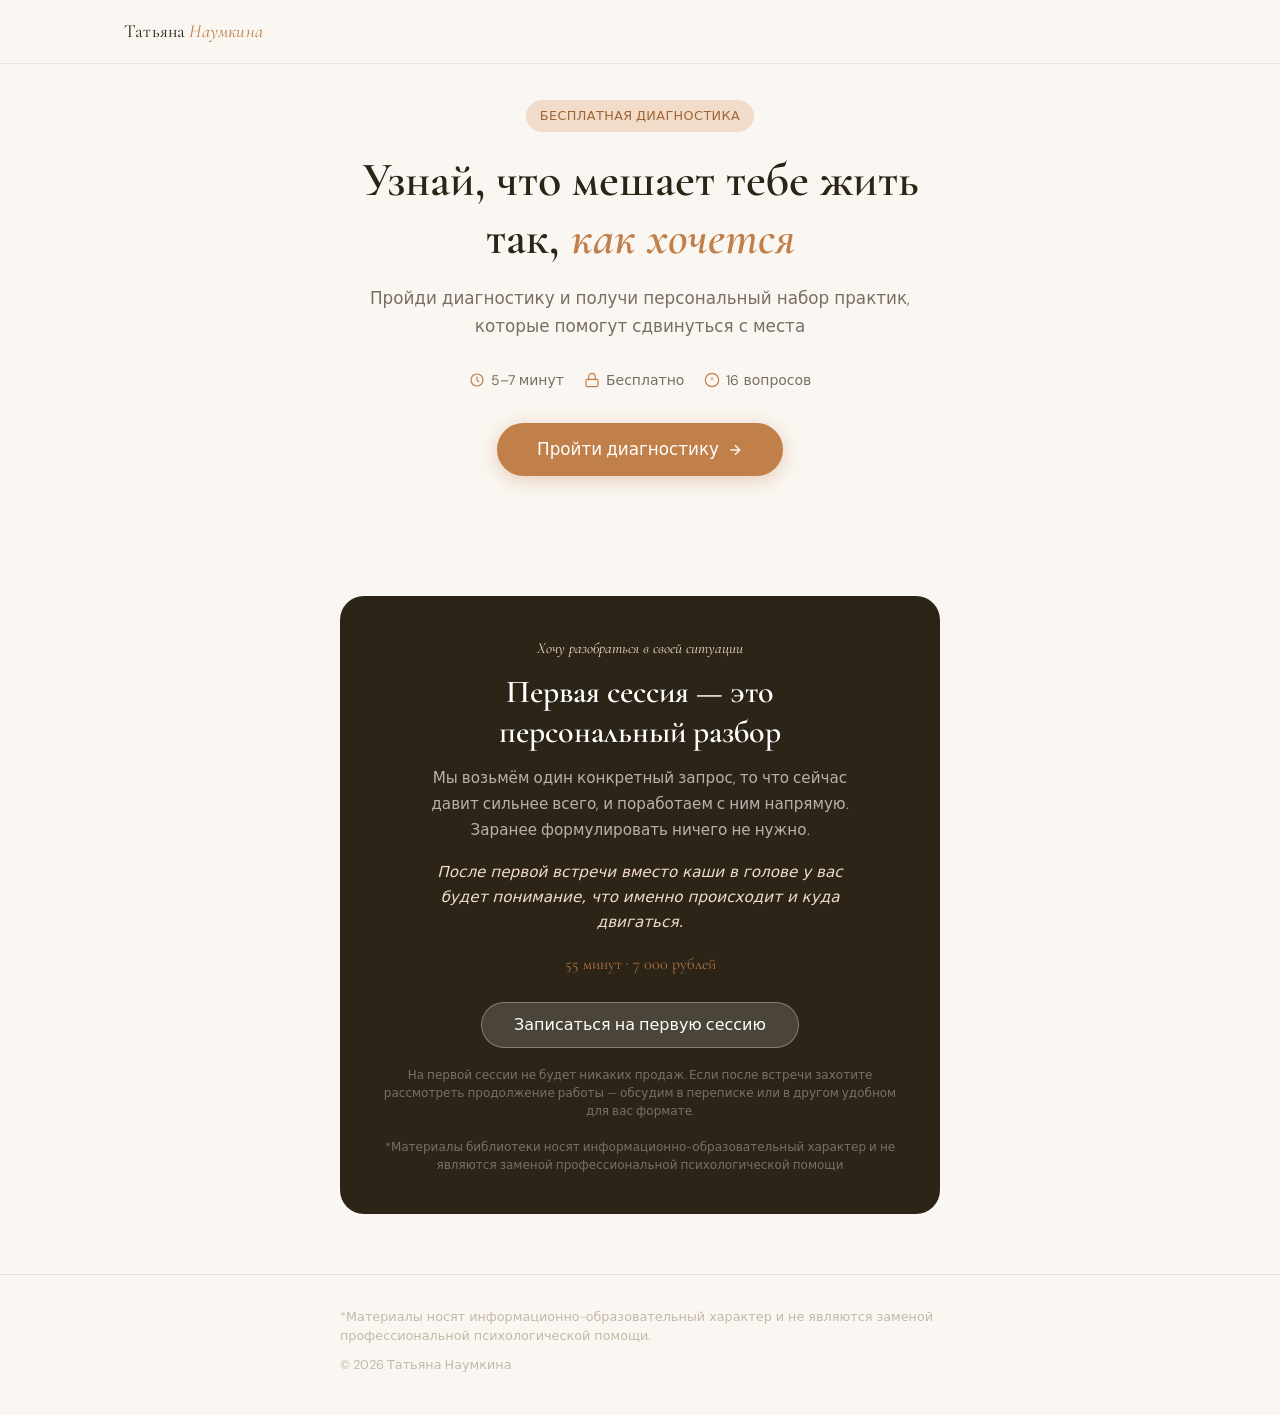
==== commit 6114aa30: "Add files via upload" ====
--- a/index.html
+++ b/index.html
@@ -87,7 +87,7 @@
         <p class="session-block__insight">
           После первой встречи вместо каши в голове у вас будет понимание, что именно происходит и куда двигаться.
         </p>
-        <p class="session-block__time">55 минут · 7 000 рублей</p>
+        <p class="session-block__time"><span class="time-accent">55 минут</span> · <span class="time-accent">7 000 рублей</span></p>
         <a href="https://forms.yandex.ru/u/6a2276a31f1eb5ab4da837c9" target="_blank" rel="noopener" class="btn btn--ghost">
           Записаться на первую сессию
         </a>
--- a/style.css
+++ b/style.css
@@ -459,6 +459,12 @@
   color: rgba(255,255,255,.45);
   font-weight: 300;
   margin-bottom: 24px;
+}
+
+.session-block__time .time-accent {
+  color: var(--accent);
+  font-family: var(--font-d);
+  font-size: 1rem;
 }
 
 .session-block__disclaimer {
@@ -1135,7 +1141,45 @@
 }
 
 /* ============================================================
-   19. FOOTER
+   19. OUTCOME CARDS (блок результатов на странице results)
+   ============================================================ */
+
+.outcomes-grid {
+  display: grid;
+  grid-template-columns: 1fr 1fr;
+  gap: 16px;
+}
+
+.outcome-card {
+  display: flex;
+  flex-direction: column;
+  gap: 12px;
+  padding: 20px;
+  background: var(--warm-white);
+  border: 1px solid var(--sand);
+  border-radius: var(--radius-md);
+}
+
+.outcome-card p {
+  font-size: .875rem;
+  color: var(--muted);
+  font-weight: 300;
+  line-height: 1.65;
+}
+
+.outcome-card strong {
+  color: var(--text);
+  font-weight: 500;
+}
+
+@media (max-width: 540px) {
+  .outcomes-grid {
+    grid-template-columns: 1fr;
+  }
+}
+
+/* ============================================================
+   20. FOOTER
    ============================================================ */
 
 .footer {
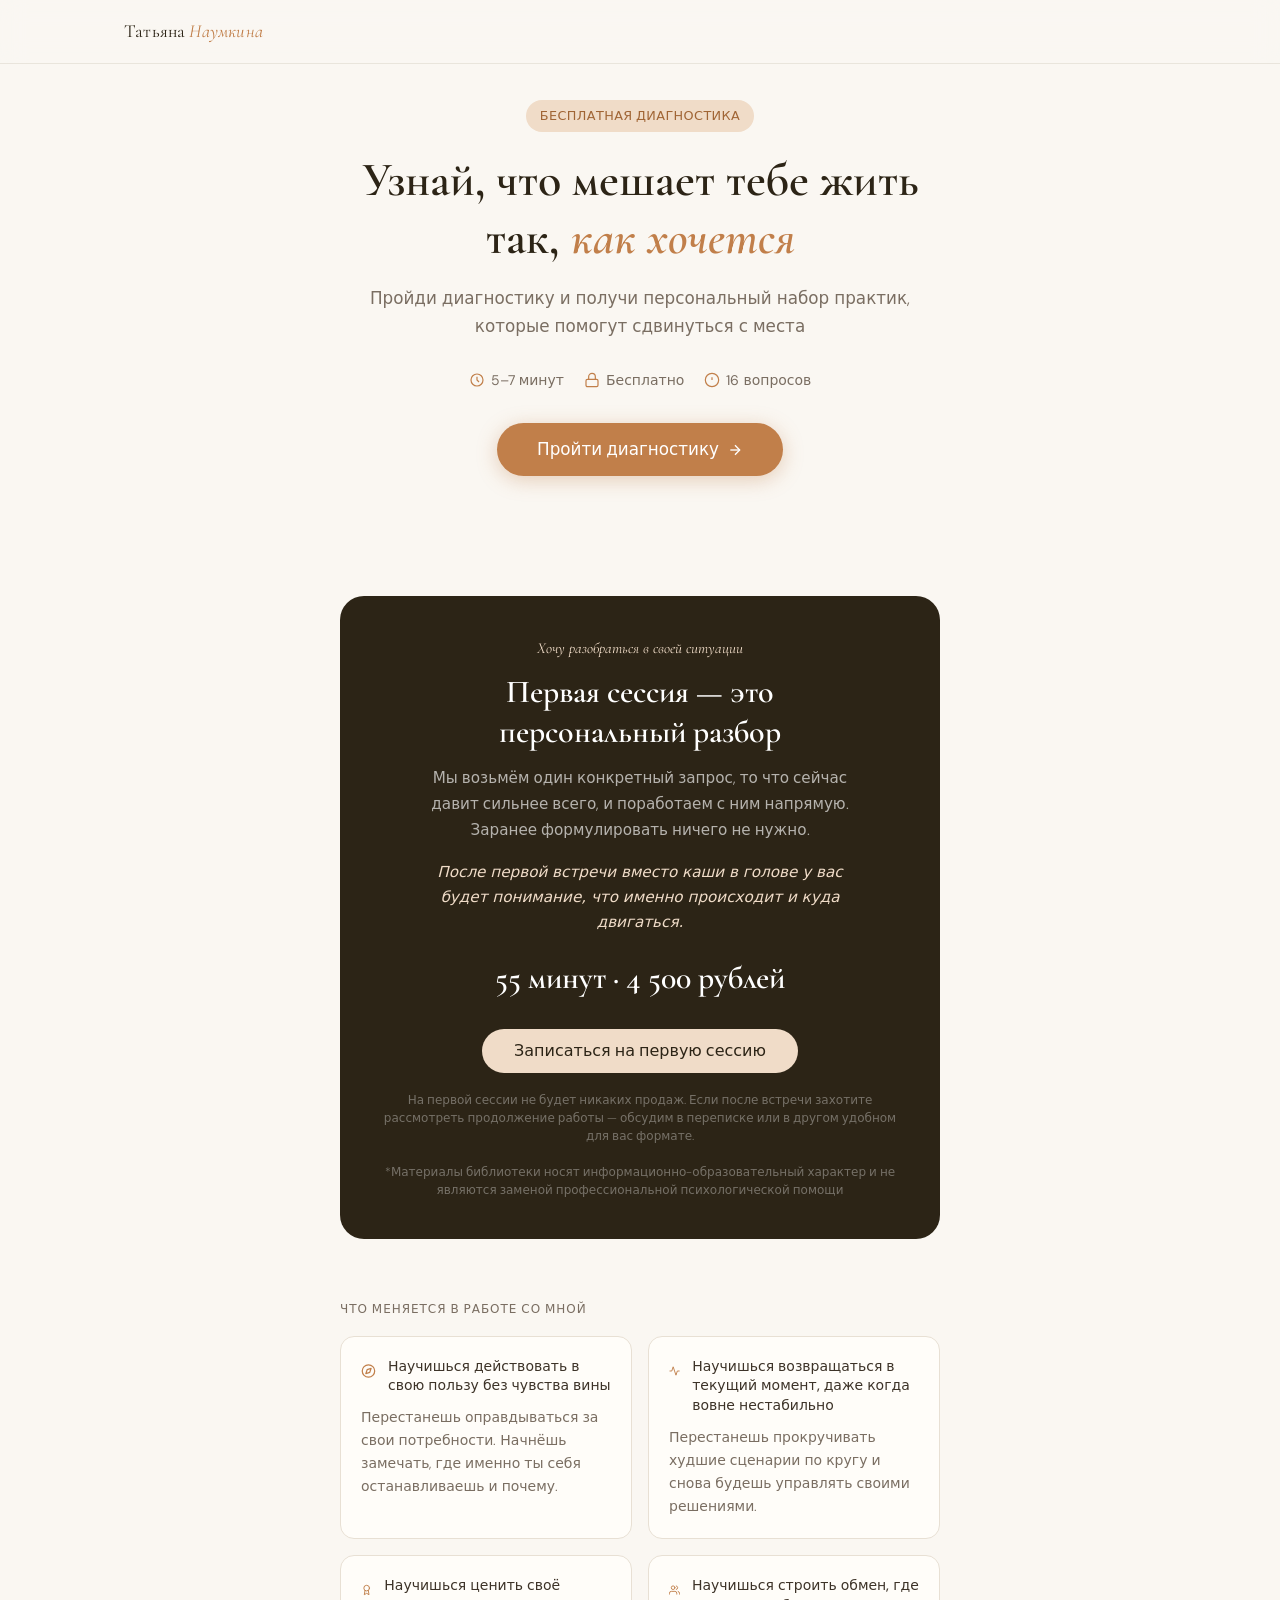
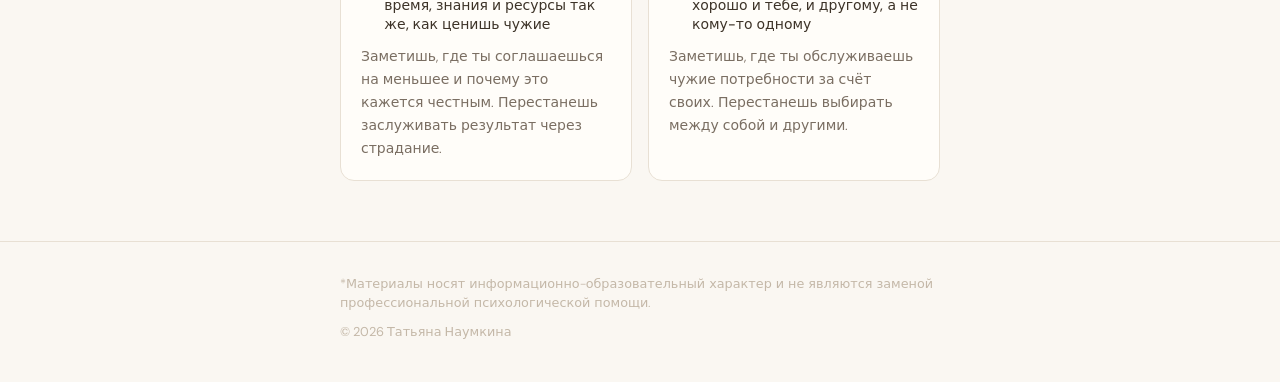
==== commit deafa718: "Add files via upload" ====
--- a/index.html
+++ b/index.html
@@ -87,8 +87,8 @@
         <p class="session-block__insight">
           После первой встречи вместо каши в голове у вас будет понимание, что именно происходит и куда двигаться.
         </p>
-        <p class="session-block__time"><span class="time-accent">55 минут</span> · <span class="time-accent">7 000 рублей</span></p>
-        <a href="https://forms.yandex.ru/u/6a2276a31f1eb5ab4da837c9" target="_blank" rel="noopener" class="btn btn--ghost">
+        <p class="session-block__time"><span class="time-accent">55 минут</span> · <span class="time-accent">4 500 рублей</span></p>
+        <a href="https://forms.yandex.ru/u/6a2276a31f1eb5ab4da837c9" target="_blank" rel="noopener" class="btn btn--accent-light">
           Записаться на первую сессию
         </a>
         <p class="session-block__disclaimer">
@@ -98,6 +98,59 @@
           *Материалы библиотеки носят информационно-образовательный характер
           и не являются заменой профессиональной психологической помощи
         </p>
+      </div>
+    </div>
+
+    <!-- ЧТО МЕНЯЕТСЯ В РАБОТЕ СО МНОЙ -->
+    <div class="container" style="margin-bottom:60px;">
+      <p class="results-section-label" style="margin-bottom:16px;">Что меняется в работе со мной</p>
+      <div class="outcomes-grid">
+
+        <div class="outcome-card">
+          <div class="outcome-card__header">
+            <svg width="28" height="28" viewBox="0 0 24 24" fill="none" stroke="var(--accent)" stroke-width="2" stroke-linecap="round" stroke-linejoin="round" aria-hidden="true">
+              <circle cx="12" cy="12" r="10"/>
+              <polygon points="16.24 7.76 14.12 14.12 7.76 16.24 9.88 9.88 16.24 7.76"/>
+            </svg>
+            <strong>Научишься действовать в свою пользу без чувства вины</strong>
+          </div>
+          <p>Перестанешь оправдываться за свои потребности. Начнёшь замечать, где именно ты себя останавливаешь и почему.</p>
+        </div>
+
+        <div class="outcome-card">
+          <div class="outcome-card__header">
+            <svg width="28" height="28" viewBox="0 0 24 24" fill="none" stroke="var(--accent)" stroke-width="2" stroke-linecap="round" stroke-linejoin="round" aria-hidden="true">
+              <polyline points="22 12 18 12 15 21 9 3 6 12 2 12"/>
+            </svg>
+            <strong>Научишься возвращаться в текущий момент, даже когда вовне нестабильно</strong>
+          </div>
+          <p>Перестанешь прокручивать худшие сценарии по кругу и снова будешь управлять своими решениями.</p>
+        </div>
+
+        <div class="outcome-card">
+          <div class="outcome-card__header">
+            <svg width="28" height="28" viewBox="0 0 24 24" fill="none" stroke="var(--accent)" stroke-width="2" stroke-linecap="round" stroke-linejoin="round" aria-hidden="true">
+              <circle cx="12" cy="8" r="6"/>
+              <path d="M15.477 12.89L17 22l-5-3-5 3 1.523-9.11"/>
+            </svg>
+            <strong>Научишься ценить своё время, знания и ресурсы так же, как ценишь чужие</strong>
+          </div>
+          <p>Заметишь, где ты соглашаешься на меньшее и почему это кажется честным. Перестанешь заслуживать результат через страдание.</p>
+        </div>
+
+        <div class="outcome-card">
+          <div class="outcome-card__header">
+            <svg width="28" height="28" viewBox="0 0 24 24" fill="none" stroke="var(--accent)" stroke-width="2" stroke-linecap="round" stroke-linejoin="round" aria-hidden="true">
+              <path d="M17 21v-2a4 4 0 0 0-4-4H5a4 4 0 0 0-4 4v2"/>
+              <circle cx="9" cy="7" r="4"/>
+              <path d="M23 21v-2a4 4 0 0 0-3-3.87"/>
+              <path d="M16 3.13a4 4 0 0 1 0 7.75"/>
+            </svg>
+            <strong>Научишься строить обмен, где хорошо и тебе, и другому, а не кому-то одному</strong>
+          </div>
+          <p>Заметишь, где ты обслуживаешь чужие потребности за счёт своих. Перестанешь выбирать между собой и другими.</p>
+        </div>
+
       </div>
     </div>
 
--- a/style.css
+++ b/style.css
@@ -267,6 +267,17 @@
   background: rgba(255,255,255,.25);
 }
 
+.btn--accent-light {
+  background: var(--accent-light);
+  color: var(--dark);
+  border: none;
+}
+
+.btn--accent-light:hover {
+  background: var(--taupe);
+  color: #fff;
+}
+
 .btn--sm {
   padding: 10px 22px;
   font-size: .875rem;
@@ -455,16 +466,15 @@
 }
 
 .session-block__time {
-  font-size: .875rem;
-  color: rgba(255,255,255,.45);
-  font-weight: 300;
+  font-family: var(--font-d);
+  font-size: clamp(1.4rem, 3vw, 2rem);
+  font-weight: 600;
+  color: #fff;
   margin-bottom: 24px;
 }
 
 .session-block__time .time-accent {
-  color: var(--accent);
-  font-family: var(--font-d);
-  font-size: 1rem;
+  color: #fff;
 }
 
 .session-block__disclaimer {
@@ -630,6 +640,24 @@
   border-radius: var(--radius-lg);
   padding: 28px;
   margin-bottom: 16px;
+}
+
+.practice-section--why {
+  background: var(--dark);
+  border: none;
+}
+
+.practice-section--why .practice-section__label {
+  color: var(--accent-light);
+  opacity: .75;
+}
+
+.practice-section--why .practice-section__text {
+  color: rgba(255,255,255,.8);
+}
+
+.practice-section--why strong {
+  color: #fff;
 }
 
 .practice-section__label {
@@ -1051,8 +1079,7 @@
 }
 
 .results-winner {
-  background: #fff;
-  border: 1px solid var(--sand);
+  background: var(--dark);
   border-radius: var(--radius-xl);
   padding: 32px;
   margin-bottom: 32px;
@@ -1062,7 +1089,7 @@
   font-size: .75rem;
   letter-spacing: .08em;
   text-transform: uppercase;
-  color: var(--accent);
+  color: var(--accent-light);
   font-weight: 500;
   margin-bottom: 10px;
 }
@@ -1071,14 +1098,14 @@
   font-family: var(--font-d);
   font-size: clamp(1.3rem, 3vw, 1.8rem);
   font-weight: 400;
-  color: var(--dark);
+  color: #fff;
   line-height: 1.3;
   margin-bottom: 12px;
 }
 
 .results-winner__desc {
   font-size: .95rem;
-  color: var(--muted);
+  color: rgba(255,255,255,.65);
   line-height: 1.7;
   font-weight: 300;
 }
@@ -1119,7 +1146,7 @@
 .rec-practice-card__num {
   font-family: var(--font-d);
   font-size: 1.2rem;
-  color: var(--accent-light);
+  color: var(--taupe);
   font-weight: 400;
   min-width: 24px;
   margin-top: 2px;
@@ -1153,23 +1180,31 @@
 .outcome-card {
   display: flex;
   flex-direction: column;
-  gap: 12px;
+  gap: 10px;
   padding: 20px;
   background: var(--warm-white);
   border: 1px solid var(--sand);
   border-radius: var(--radius-md);
 }
 
+.outcome-card__header {
+  display: flex;
+  align-items: flex-start;
+  gap: 12px;
+}
+
+.outcome-card__header strong {
+  font-size: .875rem;
+  color: var(--text);
+  font-weight: 500;
+  line-height: 1.4;
+}
+
 .outcome-card p {
   font-size: .875rem;
   color: var(--muted);
   font-weight: 300;
   line-height: 1.65;
-}
-
-.outcome-card strong {
-  color: var(--text);
-  font-weight: 500;
 }
 
 @media (max-width: 540px) {
@@ -1226,14 +1261,23 @@
   transition: opacity var(--mid) var(--ease), transform var(--mid) var(--ease);
 }
 
-.stagger.visible > *:nth-child(1) { opacity:1; transform:none; transition-delay: 0ms; }
-.stagger.visible > *:nth-child(2) { opacity:1; transform:none; transition-delay: 60ms; }
-.stagger.visible > *:nth-child(3) { opacity:1; transform:none; transition-delay: 120ms; }
-.stagger.visible > *:nth-child(4) { opacity:1; transform:none; transition-delay: 180ms; }
-.stagger.visible > *:nth-child(5) { opacity:1; transform:none; transition-delay: 240ms; }
-.stagger.visible > *:nth-child(6) { opacity:1; transform:none; transition-delay: 300ms; }
-.stagger.visible > *:nth-child(7) { opacity:1; transform:none; transition-delay: 360ms; }
-.stagger.visible > *:nth-child(8) { opacity:1; transform:none; transition-delay: 420ms; }
+.stagger.visible > * { opacity:1; transform:none; }
+.stagger.visible > *:nth-child(1)  { transition-delay: 0ms; }
+.stagger.visible > *:nth-child(2)  { transition-delay: 60ms; }
+.stagger.visible > *:nth-child(3)  { transition-delay: 120ms; }
+.stagger.visible > *:nth-child(4)  { transition-delay: 180ms; }
+.stagger.visible > *:nth-child(5)  { transition-delay: 240ms; }
+.stagger.visible > *:nth-child(6)  { transition-delay: 300ms; }
+.stagger.visible > *:nth-child(7)  { transition-delay: 360ms; }
+.stagger.visible > *:nth-child(8)  { transition-delay: 420ms; }
+.stagger.visible > *:nth-child(9)  { transition-delay: 480ms; }
+.stagger.visible > *:nth-child(10) { transition-delay: 540ms; }
+.stagger.visible > *:nth-child(11) { transition-delay: 600ms; }
+.stagger.visible > *:nth-child(12) { transition-delay: 660ms; }
+.stagger.visible > *:nth-child(13) { transition-delay: 720ms; }
+.stagger.visible > *:nth-child(14) { transition-delay: 780ms; }
+.stagger.visible > *:nth-child(15) { transition-delay: 840ms; }
+.stagger.visible > *:nth-child(16) { transition-delay: 900ms; }
 
 /* ============================================================
    21. УТИЛИТЫ
